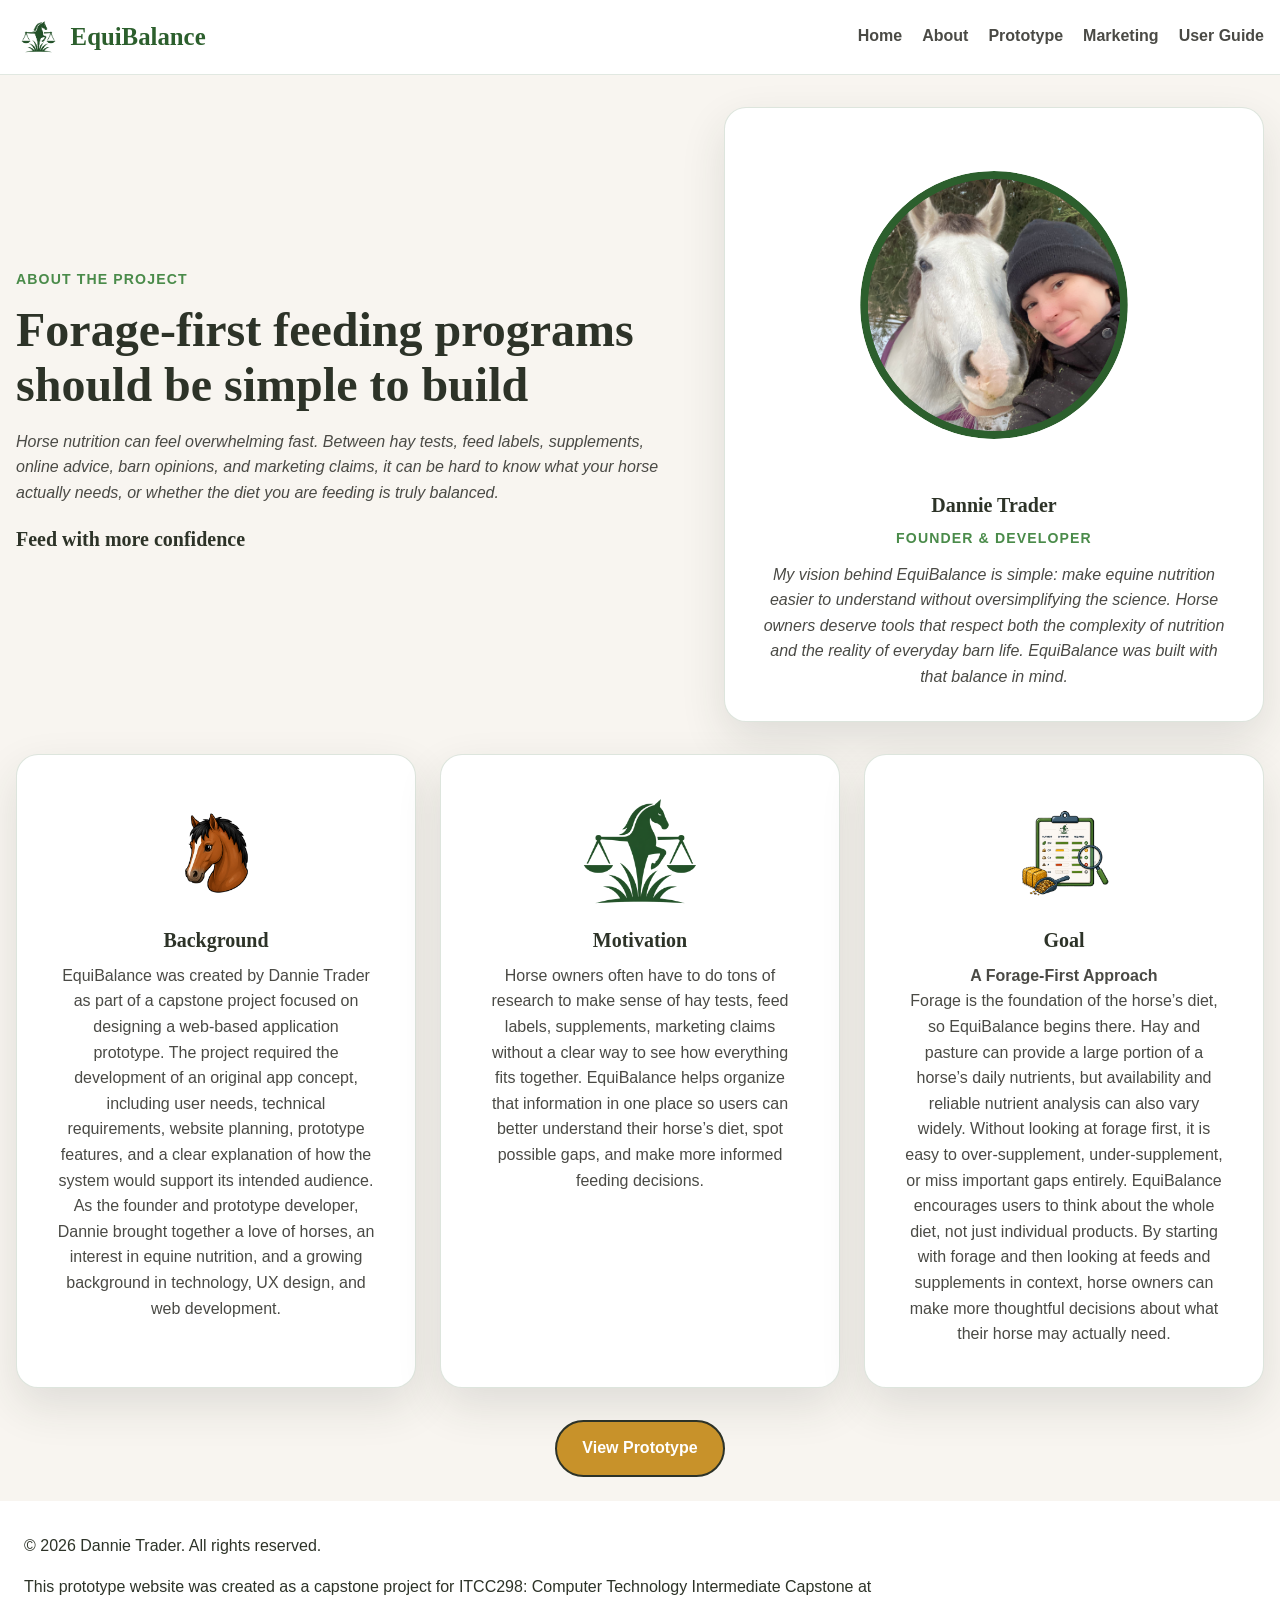
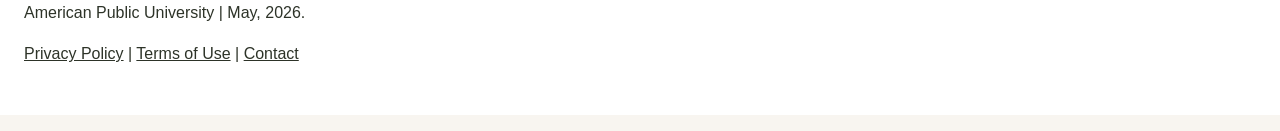
==== about.html @ 6fae310a "Initial commit" ====
<!DOCTYPE html>
<html lang="en">
<head>
  <meta charset="UTF-8" />
  <meta name="viewport" content="width=device-width, initial-scale=1.0" />
  <meta name="description" content="EquiBalance is a responsive forage-first equine nutrition prototype website with horse profile, forage entry, nutrition dashboard, AI explanation, and user guide sections." />
  <title>EquiBalance | Forage-First Equine Nutrition</title>
  <link rel="stylesheet" href="styles.css" />
</head>
<body>
  <a class="skip-link" href="#main">Skip to main content</a>

  <header class="site-header">
    <nav class="navbar" aria-label="Primary navigation">
      <a class="brand" href="#home" aria-label="EquiBalance home">
         <img src="images/equibalance-logo.png" alt="Equibalance logo" class="logo">
        <span>EquiBalance</span>
      </a>
      <button class="menu-toggle" type="button" aria-expanded="false" aria-controls="primary-menu">
        <span class="sr-only">Toggle navigation menu</span>
        <span></span><span></span><span></span>
      </button>
      <ul class="nav-links" id="primary-menu">
        <li><a href="index.html">Home</a></li>
        <li><a href="about.html"><class="active">About</a></li>
        <li><a href="prototype.html">Prototype</a></li>
        <li><a href="marketing.html">Marketing</a></li>
        <li><a href="user-guide.html">User Guide</a></li>
      </ul>
    </nav>
  </header>

  <section id="about" class="page-section alt-section">
      <div class="container split-section">
        <div>
          <p class="eyebrow">About the project</p>
          <h2>Forage-first feeding programs should be simple to build</h2>
          <em>Horse nutrition can feel overwhelming fast. Between hay tests, feed labels, 
            supplements, online advice, barn opinions, and marketing claims, it can be hard to 
            know what your horse actually needs, or whether the diet you are feeding is truly balanced.
          </em>
          <h3>
            <br>Feed with more confidence</h3>
        </div>
        <aside class="creator-card card photo">
          <img src="images/dannie-photo.svg" alt="Dannie Trader" class="creator-photo">
          <h3>Dannie Trader</h3>
          <p class="eyebrow">Founder & Developer</p>
          <em>My vision behind EquiBalance is simple: make equine nutrition easier to understand 
              without oversimplifying the science. Horse owners deserve tools that respect both the complexity
               of nutrition and the reality of everyday barn life. EquiBalance was built with that balance in mind.</em>
              </aside>
      </div>

      <div class="container info-grid">
        <article class="card feature-card">
          <img src="images/horse-head-icon.svg" alt="Horse head icon" height=150px width=150px>
          <h3>Background</h3>
          <p>EquiBalance was created by Dannie Trader as part of a capstone project focused on designing a web-based application prototype. 
              The project required the development of an original app concept, including user needs, technical requirements, website planning, 
              prototype features, and a clear explanation of how the system would support its intended audience.
              As the founder and prototype developer, Dannie brought together a love of horses, an interest in equine 
              nutrition, and a growing background in technology, UX design, and web development.</p> 
        </article>
        <article class="card feature-card">
          <img src="images/equibalance-logo.png" alt="EquiBalance logo" height=150px width=150px>
          <h3>Motivation</h3>
          <p>Horse owners often have to do tons of research to make sense of hay tests, feed labels, supplements, marketing 
            claims without a clear way to see how everything fits together. EquiBalance helps organize that information 
            in one place so users can better understand their horse’s diet, spot possible gaps, and make more informed 
            feeding decisions.</p>
        </article>
        <article class="card feature-card">
          <img src="images/nutrition-gaps-icon.svg" alt="Horse head icon" height=150px width=150px>
          <h3>Goal</h3>
          <strong>A Forage-First Approach</strong>
          <p>Forage is the foundation of the horse’s diet, so EquiBalance begins there.
            Hay and pasture can provide a large portion of a horse’s daily nutrients, but availability and reliable nutrient analysis 
            can also vary widely. Without looking at forage first, it is easy to over-supplement, under-supplement, or miss important 
            gaps entirely. EquiBalance encourages users to think about the whole diet, not just individual products. By starting 
            with forage and then looking at feeds and supplements in context, horse owners can make more thoughtful decisions about what 
            their horse may actually need.</p>
        </article>
      </div>

      <div class="button-row">
      <a class="btn btn-cta" href="prototype.html">View Prototype</a>
      </div>

  <footer class="site-footer">
  <p>&copy; 2026 Dannie Trader. All rights reserved.</p>
  <p class="project-note">
    This prototype website was created as a capstone project for ITCC298: Computer Technology Intermediate Capstone at American Public University | May, 2026.
  </p>
  <p>
    <a href="#">Privacy Policy</a> |
    <a href="#">Terms of Use</a> |
    <a href="#">Contact</a>
  </p>
</footer>

  <script src="script.js"></script>
</body>
</html>
---- styles.css ----
/* =========================================================
   EquiBalance Stylesheet
   Responsive HTML5/CSS3/JavaScript prototype website
========================================================= */


/* =========================
   CSS Variables
========================= */

:root {
  --forest: #2C5F2D;
  --mid: #4A8B4A;
  --sage: #97BC62;
  --offwhite: #F8F5F0;
  --charcoal: #2D3328;
  --darkgray: #4A4A45;
  --amber: #C8922A;
  --gold: #D4A843;
  --navy: #0D2756;
  --white: #FFFFFF;

  --border: rgba(44, 95, 45, 0.16);
  --shadow: 0 18px 45px rgba(45, 51, 40, 0.12);
  --soft-shadow: 0 8px 24px rgba(45, 51, 40, 0.10);
  --radius: 22px;
  --container: 1350px;
}


/* =========================
   Reset / Base
========================= */

* {
  box-sizing: border-box;
}

html {
  scroll-behavior: smooth;
}

body {
  margin: 0;
  font-family: Calibri, Arial, sans-serif;
  color: var(--darkgray);
  background: var(--offwhite);
  line-height: 1.6;
}

img {
  max-width: 100%;
  height: auto;
}

a {
  color: inherit;
}

h1,
h2,
h3 {
  margin-top: 0;
  color: var(--charcoal);
  font-family: Georgia, "Times New Roman", serif;
  line-height: 1.15;
}

h1 {
  margin-bottom: 1rem;
  font-size: clamp(2.55rem, 6vw, 4.65rem);
}

h2 {
  margin-bottom: 1rem;
  font-size: clamp(2rem, 4vw, 3rem);
}

h3 {
  margin-bottom: 0.65rem;
  font-size: 1.25rem;
}

p {
  margin-top: 0;
}

button,
input,
select {
  font: inherit;
}

input,
select {
  width: 100%;
  min-height: 44px;
  padding: 0.7rem 0.8rem;
  border: 1px solid rgba(45, 51, 40, 0.25);
  border-radius: 12px;
  background: var(--white);
}


/* =========================
   Accessibility
========================= */

.skip-link {
  position: absolute;
  top: -50px;
  left: 1rem;
  z-index: 1000;
  padding: 0.75rem 1rem;
  background: var(--charcoal);
  color: var(--white);
}

.skip-link:focus {
  top: 1rem;
}

.sr-only {
  position: absolute;
  width: 1px;
  height: 1px;
  padding: 0;
  margin: -1px;
  overflow: hidden;
  clip: rect(0, 0, 0, 0);
  white-space: nowrap;
  border: 0;
}


/* =========================
   Layout Utilities
========================= */

.container {
  width: min(var(--container), calc(100% - 2rem));
  margin-inline: auto;
}

.page-section {
  padding-top: 2rem;
  padding-bottom: 1rem;
  scroll-margin-top: 80px;
}

.section-heading {
  max-width: 760px;
  text-align: center;
}

.eyebrow {
  margin-bottom: 0.75rem;
  color: var(--mid);
  font-size: 0.88rem;
  font-weight: 800;
  letter-spacing: 0.08em;
  text-transform: uppercase;
}

.lead {
  max-width: 64ch;
  font-size: 1.2rem;
}

.muted {
  color: #666666;
}

.text-link {
  color: var(--forest);
  font-weight: 800;
}

.center-heading,
.how-to-use {
  width: 100%;
  margin: auto;
  padding: 2rem;
  text-align: center;
}


/* =========================
   Header / Navigation
========================= */

.site-header {
  position: sticky;
  top: 0;
  z-index: 999;
  background: rgba(255, 255, 255, 0.96);
  border-bottom: 1px solid rgba(44, 95, 45, 0.14);
  backdrop-filter: blur(14px);
}

.navbar {
  width: min(var(--container), calc(100% - 2rem));
  min-height: 74px;
  margin-inline: auto;
  display: flex;
  align-items: center;
  justify-content: space-between;
  gap: 1rem;
}

.brand {
  display: inline-flex;
  align-items: center;
  gap: 0.6rem;
  color: var(--forest);
  font-family: Georgia, "Times New Roman", serif;
  font-size: 1.55rem;
  font-weight: 700;
  text-decoration: none;
}

.logo {
  width: 45px;
}

.nav-links {
  display: flex;
  align-items: center;
  gap: 1.25rem;
  margin: 0;
  padding: 0;
  list-style: none;
}

.nav-links a {
  min-height: 44px;
  display: inline-flex;
  align-items: center;
  border-bottom: 3px solid transparent;
  font-weight: 700;
  text-decoration: none;
}

.nav-links a:hover,
.nav-links a:focus,
.nav-links a.active {
  color: var(--forest);
  border-bottom-color: var(--forest);
}

.menu-toggle {
  display: none;
  width: 48px;
  height: 48px;
  border: 0;
  border-radius: 12px;
  background: var(--forest);
  cursor: pointer;
}

.menu-toggle span:not(.sr-only) {
  display: block;
  width: 24px;
  height: 3px;
  margin: 4px auto;
  background: var(--white);
  border-radius: 999px;
}


/* =========================
   Buttons
========================= */

.button-row {
  display: flex;
  flex-wrap: wrap;
  gap: 0.85rem;
  margin: 1.5rem 0;
}

.btn {
  min-height: 44px;
  display: inline-flex;
  align-items: center;
  justify-content: center;
  padding: 0.78rem 1.25rem;
  border: 2px solid var(--forest);
  border-radius: 999px;
  background: var(--white);
  color: var(--forest);
  font-weight: 700;
  text-decoration: none;
  cursor: pointer;
  transition: transform 0.2s ease, box-shadow 0.2s ease;
}

.btn:hover,
.btn:focus {
  transform: translateY(-2px);
  box-shadow: 0 10px 20px rgba(44, 95, 45, 0.18);
}

.btn-primary,
.btn-cta {
  background: var(--amber);
  color: var(--white);
  border-color: var(--charcoal);
}

.btn-secondary {
  background: var(--white);
  color: var(--forest);
}

.btn-small {
  margin-top: 1rem;
  background: var(--mid);
  color: var(--white);
  border-color: var(--mid);
}

.btn-cta {
  display: inline-flex;
  align-items: center;
  justify-content: center;
  min-width: 170px;
  min-height: 52px;
  padding: 0.85rem 1.5rem;
  margin-left: auto;
  margin-right: auto;
  white-space: nowrap;
  border-radius: 999px;
}


/* =========================
   Shared Cards / Sections
========================= */

.card,
.image-card,
.creator-card,
.highlight-card,
.safety-notice,
.cta-banner,
.stat-card,
.step-card {
  border: 1px solid var(--border);
  border-radius: var(--radius);
  background: var(--white);
  box-shadow: var(--shadow);
}

.card,
.step-card {
  padding: 1.5rem;
}

.feature-grid,
.info-grid,
.prototype-grid,
.guide-grid {
  margin: 2rem auto;
  display: grid;
  gap: 1.5rem;
}

.feature-grid,
.info-grid {
  grid-template-columns: repeat(3, 1fr);
}

.guide-grid {
  grid-template-columns: repeat(2, minmax(0, 1fr));
}


/* =========================
   Hero / General Page Sections
========================= */

.hero-grid,
.split-section {
  display: grid;
  grid-template-columns: minmax(0, 1.1fr) minmax(320px, 0.9fr);
  gap: 3rem;
  align-items: center;
}

.compact-hero {
  align-items: center;
  padding: 3rem;
}

.image-card {
  min-height: 370px;
  display: grid;
  place-items: center;
  position: relative;
  overflow: hidden;
  background: linear-gradient(
    135deg,
    var(--offwhite),
    var(--white) 45%,
    rgba(151, 188, 98, 0.25)
  );
}

.horse-illustration {
  color: var(--forest);
  font-size: 9rem;
  line-height: 1;
}

.mini-dashboard {
  position: absolute;
  right: 2rem;
  bottom: 2rem;
  width: 180px;
  display: grid;
  gap: 0.5rem;
  padding: 1rem;
  border-radius: 18px;
  background: rgba(255, 255, 255, 0.9);
}

.mini-dashboard span {
  height: 14px;
  border-radius: 999px;
  background: var(--sage);
}

.mini-dashboard span:nth-child(2) {
  width: 78%;
  background: var(--mid);
}

.mini-dashboard span:nth-child(3) {
  width: 60%;
  background: var(--gold);
}


/* =========================
   Feature Cards / Home Page
========================= */

.feature-card {
  display: flex;
  flex-direction: column;
  align-items: center;
  text-align: center;
}

.card-icon {
  display: block;
  margin: 0 auto 1rem;
  font-size: 2rem;
}

.feature-card p {
  max-width: 320px;
  margin-left: auto;
  margin-right: auto;
}

.flow-strip {
  margin-top: 3rem;
  padding: 1.25rem;
  display: flex;
  align-items: center;
  justify-content: center;
  gap: 1rem;
  border-radius: var(--radius);
  background: var(--forest);
  color: var(--white);
}

.flow-step {
  display: flex;
  align-items: center;
  gap: 0.7rem;
  font-weight: 800;
}

.flow-step span,
.step-card span {
  width: 34px;
  height: 34px;
  display: inline-grid;
  place-items: center;
  border-radius: 50%;
  background: var(--sage);
  color: var(--charcoal);
  font-weight: 900;
}


/* =========================
   About Page
========================= */

.creator-card {
  padding: 2rem;
  text-align: center;
}

.creator-photo,
.avatar {
  width: 330px;
  height: 330px;
  margin: 0 auto 1rem;
  border-radius: 50%;
  
}

.creator-photo {
  object-fit: cover;
}

.avatar {
  display: grid;
  place-items: center;
  background: var(--forest);
  color: var(--white);
  font-family: Georgia, "Times New Roman", serif;
  font-size: 2rem;
  font-weight: 800;
}

.highlight-card {
  margin: auto;
  padding: 1.25rem 1.5rem;
  display: flex;
  align-items: center;
  gap: 0.75rem;
  border-left: 8px solid var(--sage);
}


/* =========================================================
   Prototype Page
========================================================= */

.prototype-grid {
  max-width: 1350px;
  grid-template-columns: repeat(2, minmax(0, 1fr));
  gap: 1.75rem;
  margin: 2rem auto 4rem;
}

.prototype-card {
  position: relative;
  min-height: 330px;
  overflow: hidden;
  border: 1px solid rgba(44, 95, 45, 0.18);
  border-radius: 18px;
  background: var(--white);
  box-shadow: var(--soft-shadow);
}

.prototype-card h3 {
  min-height: 70px;
  margin: 0;
  padding: 1.15rem 1.5rem 1.15rem 5.5rem;
  display: flex;
  align-items: center;
  color: var(--navy);
  font-size: 1.45rem;
  background: linear-gradient(90deg, #eef7ff, var(--white));
  /* border-bottom: 1px solid rgba(44, 95, 45, 0.12); */
  border-radius: 18px 18px 18px 18px;
}

.prototype-card::before {
  position: absolute;
  top: 18px;
  left: 28px;
  z-index: 2;
  width: 74px;
  height: 74px;
  display: grid;
  place-items: center;
  border: 2px solid #d8e8f8;
  border-radius: 50%;
  background: var(--white);
  box-shadow: 0 4px 12px rgba(13, 39, 86, 0.16);
  font-size: 2.2rem;
}

.prototype-card:nth-child(1)::before {
  content: "";
  background-image: url("images/horse-head-icon.svg");
  background-repeat: no-repeat;
  background-position: center;
  background-size: 64px 64px;
  border-color: #d9eccd;
}

.prototype-card:nth-child(2)::before {
 content: "";
  background-image: url("images/hay-icon.svg");
  background-repeat: no-repeat;
  background-position: center;
  background-size: 64px 64px;
  border-color: #d9eccd;
}

.prototype-card:nth-child(3)::before {
  content: "";
  background-image: url("images/chart-icon.svg");
  background-repeat: no-repeat;
  background-position: center;
  background-size: 64px 64px;
  border-color: #d9eccd;
}

.prototype-card:nth-child(4)::before {
  content: "";
  background-image: url("images/ai-chat-icon-top.svg");
  background-repeat: no-repeat;
  background-position: center;
  background-size: 64px 64px;
  border-color: #d9eccd;
}

.prototype-card:nth-child(5)::before {
 content: "";
  background-image: url("images/warning-icon.svg");
  background-repeat: no-repeat;
  background-position: center;
  background-size: 64px 64px;
  border-color: #d9eccd;
}

.prototype-card:nth-child(6)::before {
  content: "";
  background-image: url("images/book-icon.svg");
  background-repeat: no-repeat;
  background-position: center;
  background-size: 64px 64px;
  border-color: #d9eccd;
}

.prototype-card:nth-child(2) h3,
.prototype-card:nth-child(4) h3 {
  background: linear-gradient(90deg, #edf8e8, var(--white));
}

.prototype-card:nth-child(5) h3 {
  background: linear-gradient(90deg, #fff0f0, var(--white));
}

.prototype-card > form,
.prototype-card > .feed-list,
.prototype-card > .chart,
.prototype-card > .warning-box,
.prototype-card > .quick-start {
  margin: 1.35rem 1.5rem 0;
}

.prototype-card > .chatbot,
.prototype-card > .btn-small {
  margin-left: 1.5rem;
  margin-right: 1.5rem;
}


/* =========================
   Prototype: Horse Profile
========================= */

.mini-form {
  max-width: 760px;
  margin: 2rem auto;
  display: grid;
  grid-template-columns: 260px 1fr;
  gap: 1rem 2.5rem;
  align-items: center;
  justify-content: center;
}

/* Horse image box */
.horse-icon-box {
  grid-row: 1 / span 5;
  width: 240px;
  min-height: 220px;
  display: grid;
  place-items: center;
  border: 1px solid rgba(45, 51, 40, 0.12);
  border-radius: 14px;
  background: linear-gradient(135deg, #ffffff, #f6faf2);
  justify-content: center;
}

/* Horse image */
.horse-icon {
  width: 300px;
  height: 300px;
  object-fit: contain;
  display: block;
  justify-content: center;
}

/* Form labels */
.mini-form label {
  display: grid;
  gap: 0.25rem;
  color: var(--charcoal);
  font-weight: 700;
}

.mini-form input,
.mini-form select {
  min-height: 38px;
  padding: 0.55rem 0.75rem;
  border-radius: 7px;
}



/* BCS fieldset stays with the form fields */
.mini-form fieldset {
  grid-column: 2;
  margin: 0;
  padding: 0;
  border: none;
}

.mini-form legend {
  margin-bottom: 0.45rem;
  font-weight: 700;
}

.score-row {
  display: flex;
  flex-wrap: wrap;
  gap: 0.35rem;
  justify-content: center;
  
}

.score-row button {
  min-width: 32px;
  min-height: 32px;
  border: 1px solid rgba(44, 95, 45, 0.22);
  border-radius: 50%;
  background: var(--white);
  color: var(--charcoal);
  cursor: pointer;
}

.score-row .selected {
  background: var(--mid);
  color: var(--white);
  border-color: var(--mid);
}


/* =========================
   Prototype: Feed Entry
========================= */

.feed-list {
  display: grid;
  gap: 0;
  border: 1px solid rgba(45, 51, 40, 0.12);
  border-radius: 12px;
  overflow: hidden;
}

.feed-item {
  margin: 0;
  padding: 0.55rem 0.75rem;
  display: grid;
  grid-template-columns: 1.4fr 0.7fr 0.9fr 44px;
  align-items: end;
  gap: 0.5rem;
  border-bottom: 1px solid rgba(45, 51, 40, 0.10);
  background: var(--white);
}

.feed-item:last-child {
  border-bottom: none;
}

.feed-item label {
  display: grid;
  gap: 0.25rem;
  font-size: 0.78rem;
  font-weight: 700;
}

.feed-item input,
.feed-item select {
  min-height: 35px;
  padding: 0.45rem 0.6rem;
  border-radius: 7px;
}

.delete-feed {
  width: 36px;
  min-width: 36px;
  height: 36px;
  min-height: 36px;
  border-radius: 8px;
  color: var(--charcoal);
}

.prototype-card .btn-small {
  margin-top: 1rem;
  margin-left: 1.5rem;
}


/* =========================
   Prototype: Nutrient Dashboard
========================= */

.chart {
  display: grid;
  gap: 0.7rem;
}

.chart div {
  display: grid;
  grid-template-columns: 95px 1fr 45px;
  align-items: center;
  gap: 0.7rem;
}

.chart b {
  height: 13px;
  border-radius: 999px;
  background: linear-gradient(
    90deg,
    var(--mid) var(--bar),
    rgba(74, 139, 74, 0.16) var(--bar)
  );
}

.chart small {
  color: var(--charcoal);
  font-size: 0.85rem;
  font-weight: 700;
}

.balance-status {
  margin: 1.25rem 1.5rem 1.5rem;
  padding: 0.75rem;
  border-radius: 8px;
  background: var(--sage);
  color: var(--white);
  font-weight: 800;
  text-align: center;
}


/* =========================
   Prototype: AI Explanation
========================= */

.ai-card {
  text-align: center;
}

.ai-card .chatbot {
  margin-top: 1.5rem;
  font-size: 4.25rem;
}

/* AI chat image box */
.ai-chat-icon-box {
  width: 280px;
  height: 280px;
  margin: 1.5rem auto 1rem;
  display: grid;
  place-items: center;
  border: 1px solid rgba(45, 51, 40, 0.12);
  border-radius: 14px;
  background: linear-gradient(135deg, #ffffff, #f6faf2);
}

/* AI chat image */
.ai-chat-icon {
  width: 230px;
  height: 230px;
  object-fit: contain;
  display: block;
}

.speech {
  max-width: 460px;
  margin: 1rem auto;
  padding: 1.2rem 1.4rem;
  border: 1px solid rgba(74, 139, 74, 0.25);
  border-radius: 16px;
  background: #f3faef;
  color: var(--charcoal);
  text-align: left;
}

.feedback {
  margin-bottom: 1.25rem;
  display: flex;
  align-items: center;
  justify-content: center;
  gap: 0.75rem;
  flex-wrap: wrap;
}

.feedback button {
  min-width: 52px;
  min-height: 34px;
  border-radius: 8px;
  background: var(--white);
}


/* =========================
   Prototype: Warning / Help
========================= */

.warning-box {
  min-height: 180px;
  padding: 1.5rem;
  display: flex;
  align-items: center;
  gap: 1.5rem;
  border: 2px solid rgba(200, 146, 42, 0.35);
  border-radius: 14px;
  background: #fff9f2;
  color: var(--charcoal);
}

/* Warning image */
.warning-icon {
  flex-shrink: 0;
  width: 120px;
  height: 120px;
  object-fit: contain;
  display: block;
}

/* Warning text */
.warning-box strong {
  display: block;
  margin-bottom: 0.5rem;
  color: var(--charcoal);
}

.warning-box p {
  margin-bottom: 0.75rem;
}

.warning-box ul {
  margin: 0;
  padding-left: 1.25rem;
}

/* Help card list */
.quick-start {
  padding-left: 1.35rem;
}

.quick-start li {
  margin-bottom: 0.55rem;
}

/* Mobile */
@media (max-width: 767px) {
  .warning-box {
    flex-direction: column;
    text-align: center;
  }

  .warning-icon {
    width: 100px;
    height: 100px;
  }

  .warning-box ul {
    text-align: left;
  }
}


/* =========================
   Marketing / Guide Page
========================= */

.marketing-visual,
.guide-visual {
  min-height: 260px;
  padding: 2rem;
  display: flex;
  align-items: center;
  justify-content: center;
  flex-wrap: wrap;
  gap: 0.8rem;
  font-size: 3.25rem;
}

.stat-grid {
  display: grid;
  grid-template-columns: repeat(3, 1fr);
  gap: 1rem;
}

.stat-card {
  padding: 1rem;
  text-align: center;
}

.stat-card strong {
  display: block;
  color: var(--amber);
  font-family: Georgia, "Times New Roman", serif;
  font-size: 1.3rem;
}

.help-flow {
  margin-top: 3rem;
  display: grid;
  grid-template-columns: 1fr auto 1fr auto 1fr;
  gap: 1rem;
  align-items: center;
}

.help-flow > span {
  color: var(--forest);
  font-size: 2rem;
}

.cta-banner {
  margin-top: 3rem;
  padding: 2rem;
  display: flex;
  align-items: center;
  justify-content: space-between;
  gap: 1rem;
  background: var(--forest);
  color: var(--white);
}

.cta-banner h2,
.cta-banner p {
  margin-bottom: 0.3rem;
  color: var(--white);
}

.step-card span {
  margin-bottom: 0.75rem;
}

/* =========================
   Guide Page
========================= */

/* AI chat box */
.ai-chat-icon-box {
  grid-row: 1 / span 5;
  width: 300px;
  min-height: 220px;
  display: grid;
  place-items: center;
  border: 1px solid rgba(45, 51, 40, 0.12);
  border-radius: 14px;
  background: linear-gradient(135deg, #ffffff, #f6faf2);
  justify-content: center;
}

/* =========================
   Safety Notice
========================= */

.safety-notice {
  max-width: var(--container);
  margin: 2rem auto 4rem;
  padding: 2.5rem 3rem;
  display: grid;
  grid-template-columns: auto 1fr;
  gap: 1.5rem;
  align-items: start;
  border-left: 8px solid var(--amber);
}

.safety-notice > span {
  font-size: 2.5rem;
}

.safety-notice h2 {
  margin-bottom: 0.75rem;
  font-size: clamp(2.2rem, 4vw, 3.4rem);
}


/* =========================
   Footer
========================= */

.site-footer {
  padding: 2rem 1.5rem;
  background: var(--white);
  color: var(--charcoal);
}

.site-footer a {
  color: var(--charcoal);
}

.project-note {
  max-width: 900px;
}

.footer-grid {
  display: flex;
  justify-content: space-between;
  gap: 1rem;
  flex-wrap: wrap;
}


/* =========================
   Tablet
========================= */

@media (max-width: 1023px) {
  .hero-grid,
  .split-section {
    grid-template-columns: 1fr;
  }

  .prototype-card h3 {
    min-height: auto;
    padding: 7rem 1.5rem 1.25rem;
    font-size: 1.6rem;
    text-align: left;
    justify-content: center;
  }

  .prototype-card::before {
    top: 1.5rem;
    left: 1.5rem;
    width: 72px;
    height: 72px;
    justify-content: center;
  }

  .feature-grid,
  .info-grid,
  .stat-grid {
    grid-template-columns: repeat(2, 1fr);
  }

  .prototype-grid,
  .guide-grid {
    grid-template-columns: 1fr;
  }

  .mini-form {
    grid-template-columns: 1fr;
  }

  .mini-form {
    display: grid;
    grid-template-columns: 1fr;
    justify-items: center;
    max-width: 100%;
    margin: 1.5rem auto;
  }

  .horse-icon-box {
    grid-row: auto;
    width: 100%;
    max-width: 320px;
    margin-inline: auto;
  }

  .horse-icon {
    width: 180px;
    height: 180px;
    object-fit: contain;
  }

  .mini-form label,
  .mini-form fieldset {
    width: 100%;
    max-width: 520px;
    margin-inline: auto;
  }

  .mini-form fieldset {
    grid-column: 1;
  }

  .mini-form::before {
    grid-row: auto;
    width: 100%;
  }

  .mini-form fieldset {
    grid-column: 1;
  }

  .image-card {
    min-height: 280px;
  }
}


/* =========================
   Mobile
========================= */

@media (max-width: 767px) {
  .menu-toggle {
    display: inline-block;
  }

  .nav-links {
    position: absolute;
    inset: 74px 1rem auto 1rem;
    display: none;
    flex-direction: column;
    align-items: stretch;
    padding: 1rem;
    border-radius: 18px;
    background: var(--white);
    box-shadow: var(--shadow);
  }

  .nav-links.open {
    display: flex;
  }

  .nav-links a {
    justify-content: center;
  }

  .page-section {
    padding: 2.5rem;
  }

  .feature-grid,
  .info-grid,
  .guide-grid,
  .stat-grid,
  .help-flow {
    grid-template-columns: 1fr;
  }

  .prototype-card h3 {
    min-height: auto;
    padding: 7rem 1.5rem 1.25rem;
    font-size: 1.6rem;
    text-align: left;
    justify-content: center;
  }

  .prototype-card::before {
    top: 1.5rem;
    left: 1.5rem;
    width: 72px;
    height: 72px;
    justify-content: center;
  }

   .mini-form {
    display: grid;
    grid-template-columns: 1fr;
    justify-items: center;
    max-width: 100%;
    margin: 1.5rem auto;
  }

  .horse-icon-box {
    grid-row: auto;
    width: 100%;
    max-width: 320px;
    margin-inline: auto;
  }

  .horse-icon {
    width: 180px;
    height: 180px;
    object-fit: contain;
  }

  .mini-form label,
  .mini-form fieldset {
    width: 100%;
    max-width: 520px;
    margin-inline: auto;
  }

  .mini-form fieldset {
    grid-column: 1;
  }

  .feed-item,
  .chart div {
    grid-template-columns: 1fr;
  }

  .chart small {
    display: none;
  }

  .warning-box,
  .highlight-card,
  .cta-banner,
  .safety-notice,
  .flow-strip {
    display: flex;
    flex-direction: column;
    align-items: center;
    text-align: center;
  }

  .delete-feed {
    width: 100%;
    border-radius: 12px;
  }

  .help-flow > span,
  .flow-arrow {
    justify-self: center;
    transform: rotate(90deg);
  }

  .footer-grid {
    flex-direction: column;
  }
}
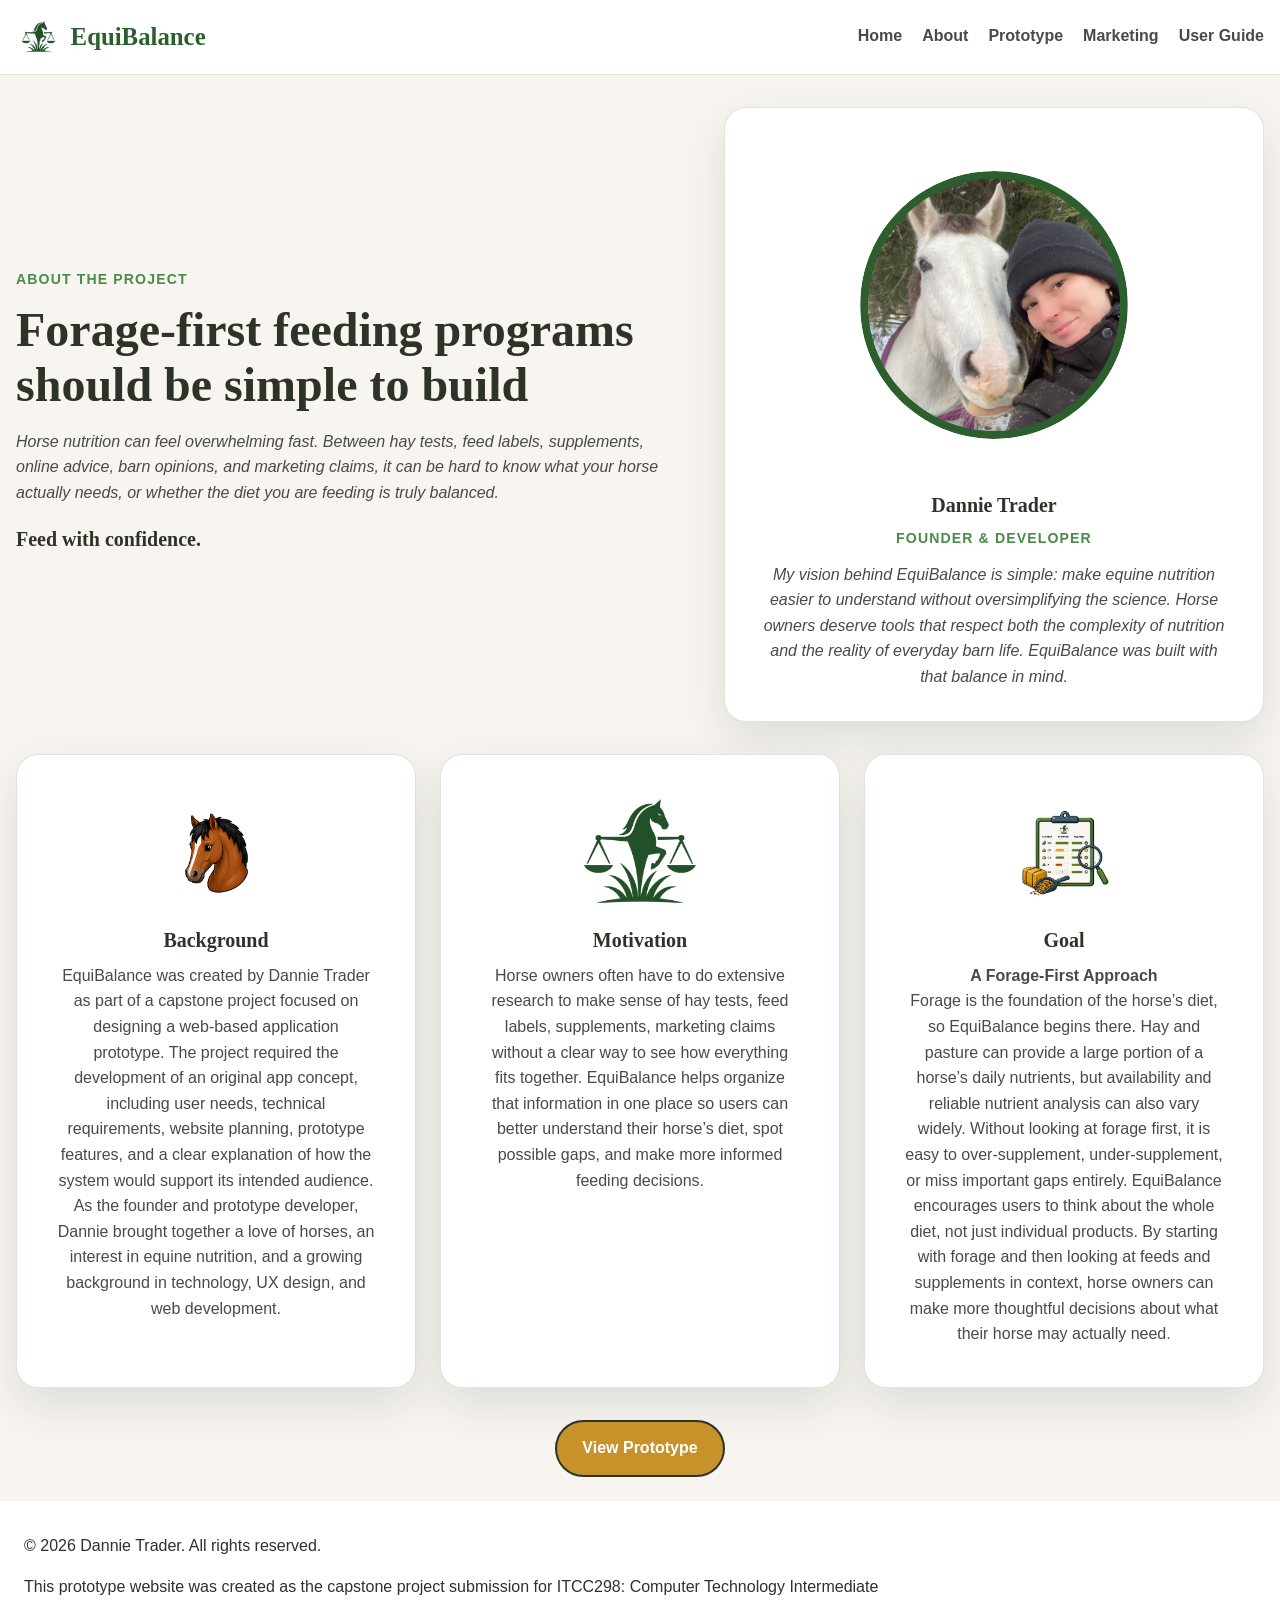
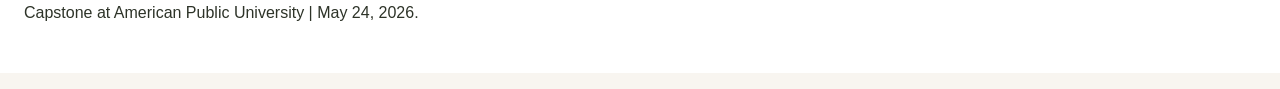
==== commit 2d061e6b: "Updated site" ====
--- a/about.html
+++ b/about.html
@@ -40,7 +40,7 @@
             know what your horse actually needs, or whether the diet you are feeding is truly balanced.
           </em>
           <h3>
-            <br>Feed with more confidence</h3>
+            <br>Feed with confidence.</h3>
         </div>
         <aside class="creator-card card photo">
           <img src="images/dannie-photo.svg" alt="Dannie Trader" class="creator-photo">
@@ -65,7 +65,7 @@
         <article class="card feature-card">
           <img src="images/equibalance-logo.png" alt="EquiBalance logo" height=150px width=150px>
           <h3>Motivation</h3>
-          <p>Horse owners often have to do tons of research to make sense of hay tests, feed labels, supplements, marketing 
+          <p>Horse owners often have to do extensive research to make sense of hay tests, feed labels, supplements, marketing 
             claims without a clear way to see how everything fits together. EquiBalance helps organize that information 
             in one place so users can better understand their horse’s diet, spot possible gaps, and make more informed 
             feeding decisions.</p>
@@ -90,13 +90,13 @@
   <footer class="site-footer">
   <p>&copy; 2026 Dannie Trader. All rights reserved.</p>
   <p class="project-note">
-    This prototype website was created as a capstone project for ITCC298: Computer Technology Intermediate Capstone at American Public University | May, 2026.
+    This prototype website was created as the capstone project submission for ITCC298: Computer Technology Intermediate Capstone at American Public University | May 24, 2026.
   </p>
-  <p>
+  <!-- <p>
     <a href="#">Privacy Policy</a> |
     <a href="#">Terms of Use</a> |
     <a href="#">Contact</a>
-  </p>
+  </p> -->
 </footer>
 
   <script src="script.js"></script>
--- a/styles.css
+++ b/styles.css
@@ -443,7 +443,7 @@
 
 
 /* =========================
-   Feature Cards / Home Page
+   Feature Cards
 ========================= */
 
 .feature-card {
@@ -569,7 +569,7 @@
   color: var(--navy);
   font-size: 1.45rem;
   background: linear-gradient(90deg, #eef7ff, var(--white));
-  /* border-bottom: 1px solid rgba(44, 95, 45, 0.12); */
+  border-bottom: 1px solid rgba(44, 95, 45, 0.12);
   border-radius: 18px 18px 18px 18px;
 }
 
@@ -717,8 +717,6 @@
   padding: 0.55rem 0.75rem;
   border-radius: 7px;
 }
-
-
 
 /* BCS fieldset stays with the form fields */
 .mini-form fieldset {
@@ -1058,7 +1056,7 @@
    Guide Page
 ========================= */
 
-/* AI chat box */
+/* AI chat icon box */
 .ai-chat-icon-box {
   grid-row: 1 / span 5;
   width: 300px;
@@ -1171,7 +1169,7 @@
     margin: 1.5rem auto;
   }
 
-  .horse-icon-box {
+  .horse-icon-box, .ai-chat-icon-box {
     grid-row: auto;
     width: 100%;
     max-width: 320px;
@@ -1275,7 +1273,7 @@
     margin: 1.5rem auto;
   }
 
-  .horse-icon-box {
+  .horse-icon-box, .ai-chat-icon-box {
     grid-row: auto;
     width: 100%;
     max-width: 320px;
